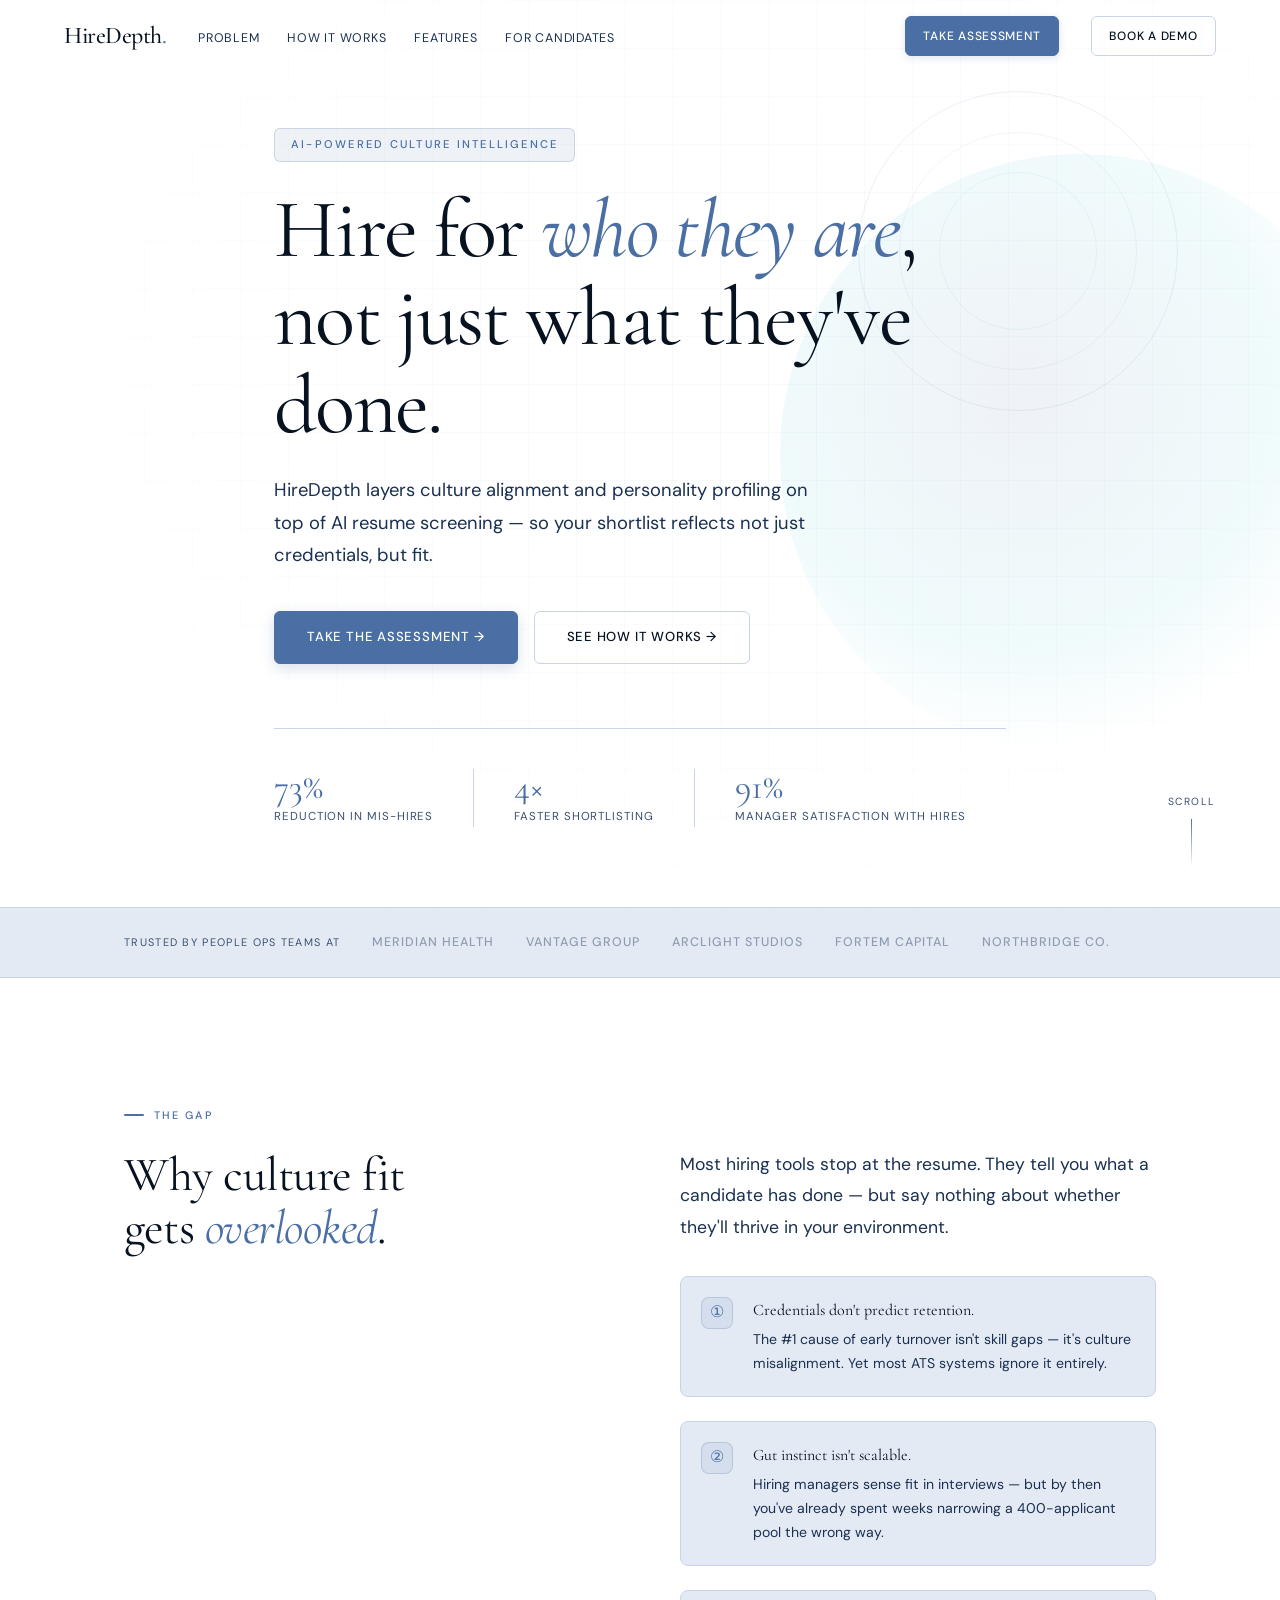
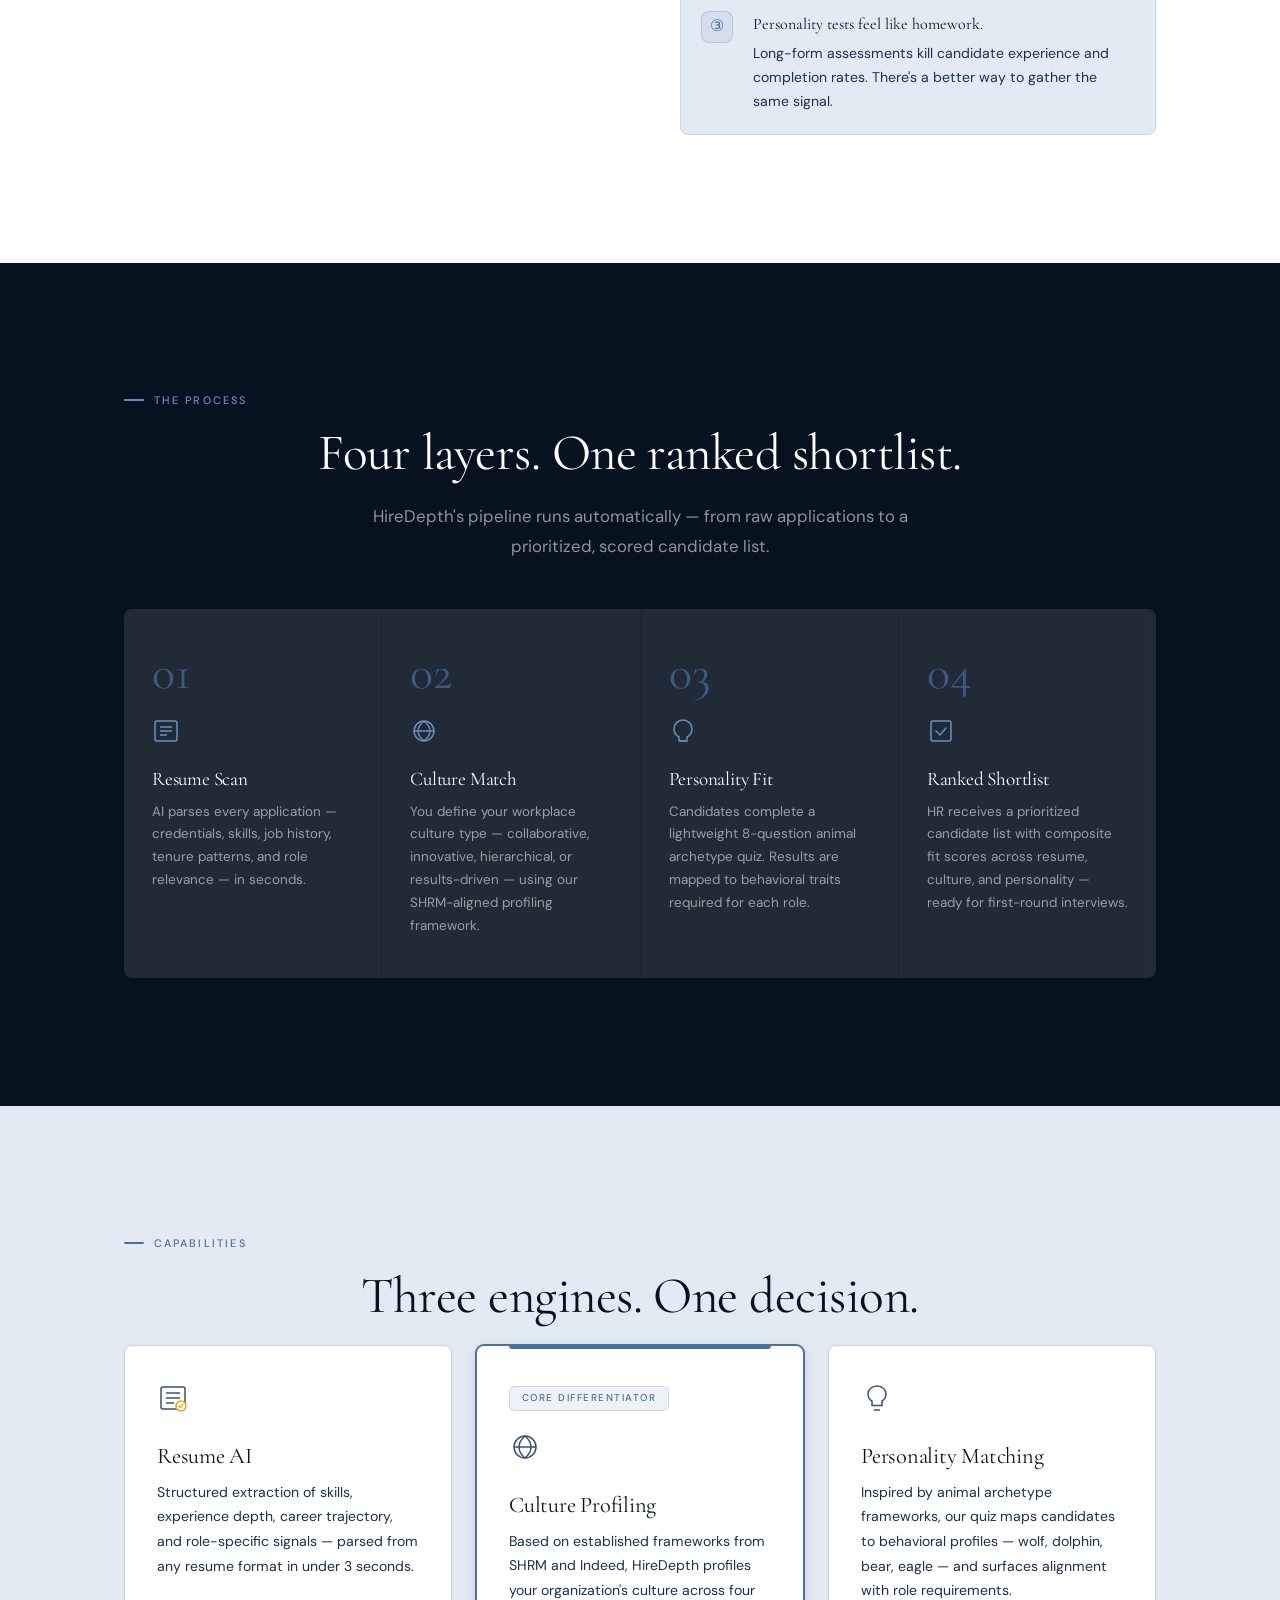
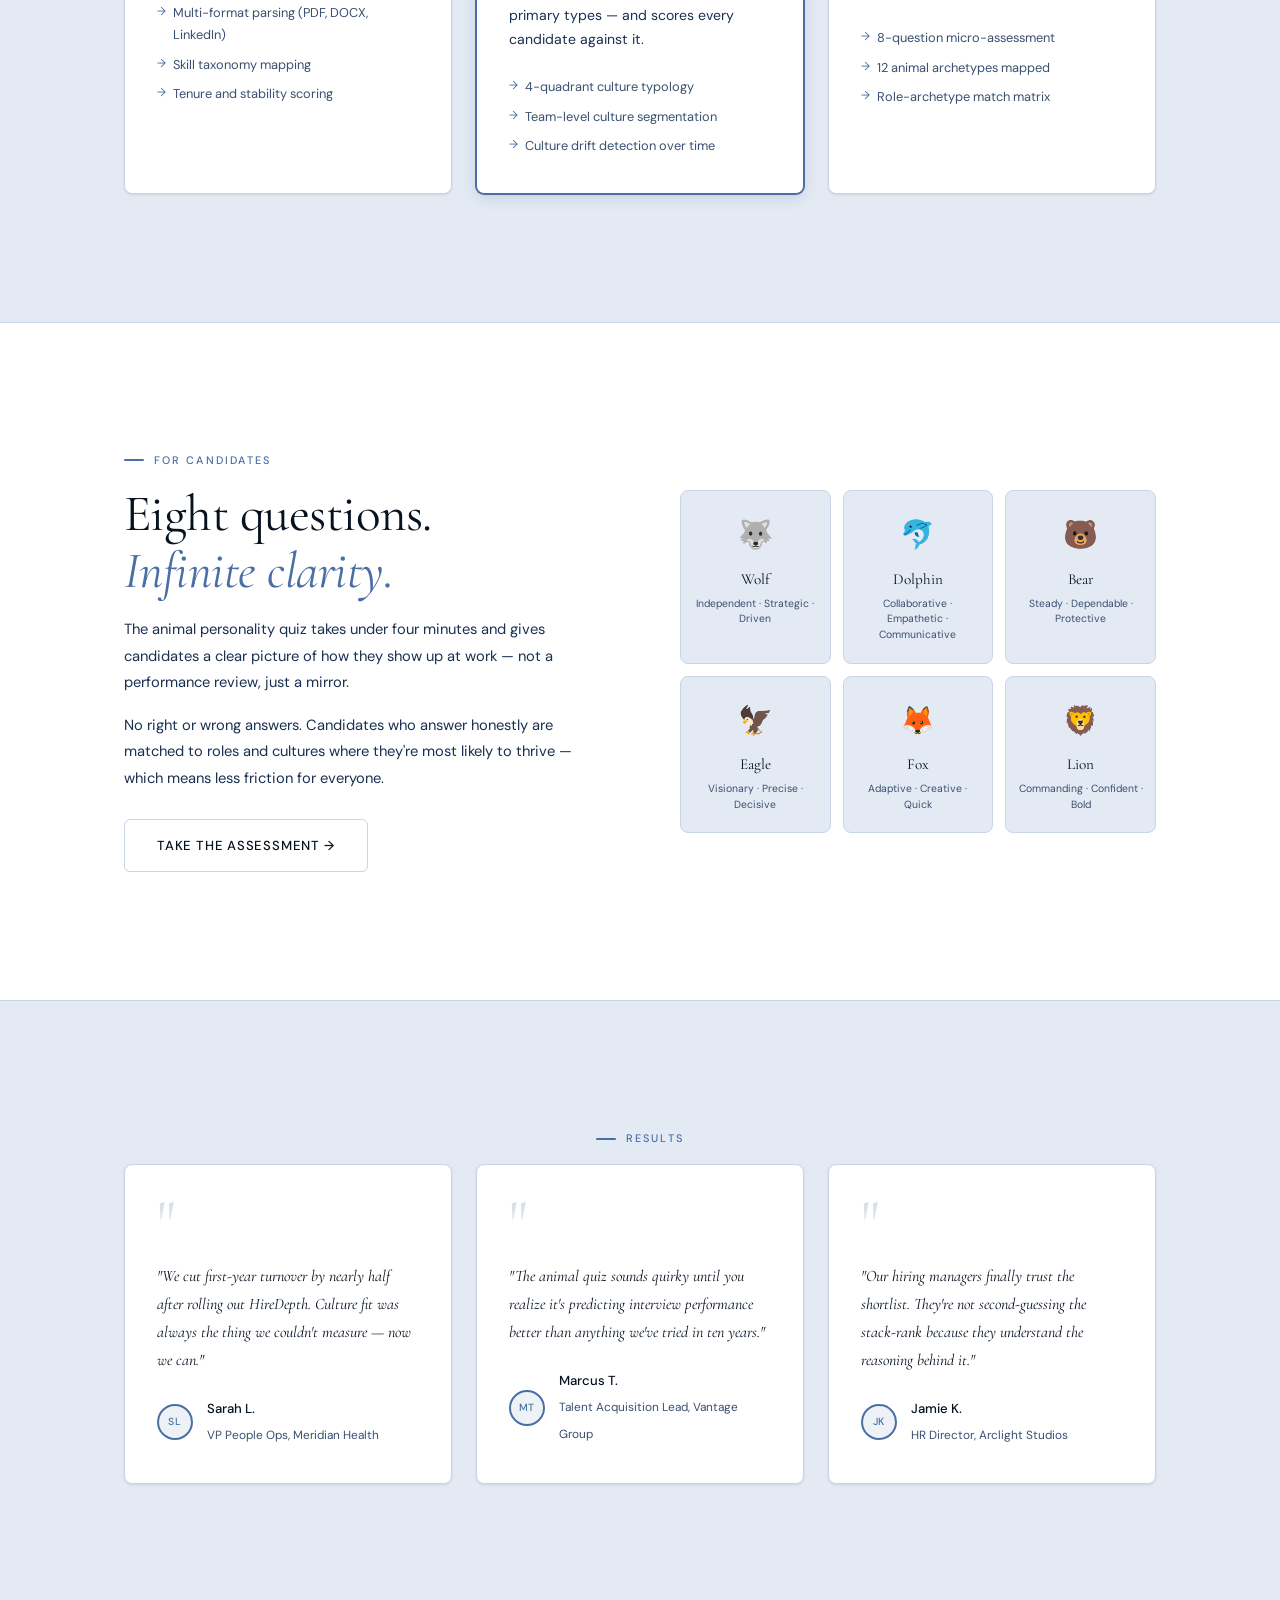
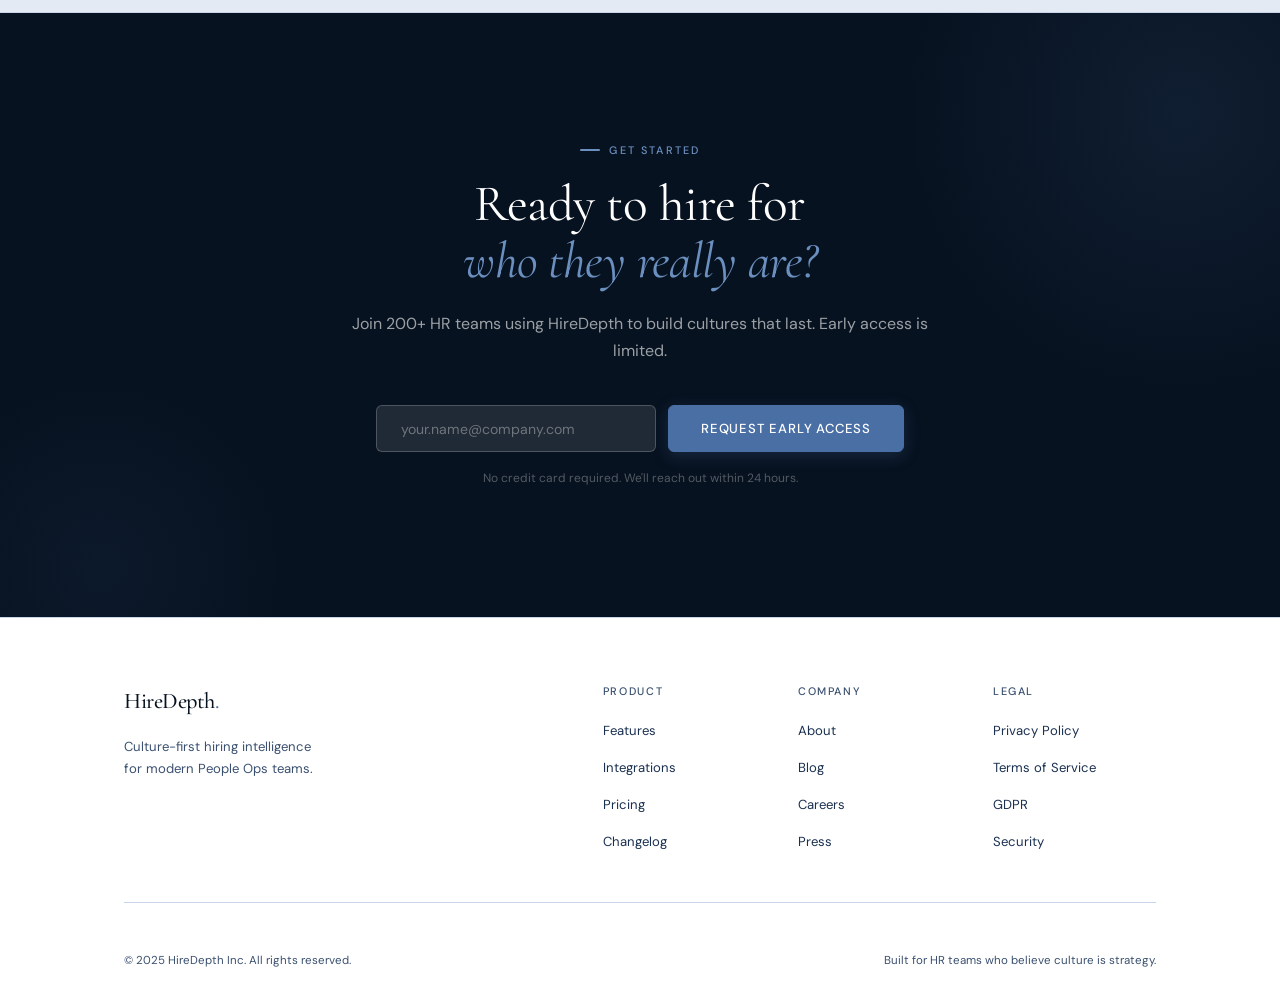
==== index.html @ 6f6264af "Add files via upload" ====
<!DOCTYPE html>
<html lang="en">
<head>
  <meta charset="UTF-8" />
  <meta name="viewport" content="width=device-width, initial-scale=1.0" />
  <title>HireDepth — Hire for Who They Are</title>
  <link rel="preconnect" href="https://fonts.googleapis.com" />
  <link rel="preconnect" href="https://fonts.gstatic.com" crossorigin />
  <link href="https://fonts.googleapis.com/css2?family=Cormorant+Garamond:ital,wght@0,300;0,400;0,500;0,600;1,300;1,400&family=DM+Sans:wght@300;400;500&display=swap" rel="stylesheet" />
  <link rel="stylesheet" href="styles.css" />
</head>
<body>

  <!-- NAV -->
  <nav class="nav" id="nav">
    <div class="nav-inner">
      <a href="#" class="logo">HireDepth<span class="logo-dot">.</span></a>
      <ul class="nav-links">
        <li><a href="#problem">Problem</a></li>
        <li><a href="#workflow">How It Works</a></li>
        <li><a href="#features">Features</a></li>
        <li><a href="#candidates">For Candidates</a></li>
      </ul>
      <a href="assessment.html" class="btn btn-nav btn-nav-assess">Take Assessment</a>
      <a href="#cta" class="btn btn-nav">Book a Demo</a>
      <button class="hamburger" id="hamburger" aria-label="Menu">
        <span></span><span></span><span></span>
      </button>
    </div>
  </nav>

  <!-- MOBILE MENU -->
  <div class="mobile-menu" id="mobile-menu">
    <ul>
      <li><a href="#problem">Problem</a></li>
      <li><a href="#workflow">How It Works</a></li>
      <li><a href="#features">Features</a></li>
      <li><a href="#candidates">For Candidates</a></li>
      <li><a href="assessment.html" class="btn btn-nav btn-nav-assess">Take Assessment</a>
      <a href="#cta" class="btn btn-nav">Book a Demo</a></li>
    </ul>
  </div>

  <!-- HERO -->
  <section class="hero" id="hero">
    <div class="hero-bg-grid"></div>
    <div class="hero-accent-ring"></div>
    <div class="hero-blob"></div>
    <div class="container">
      <div class="hero-eyebrow reveal">AI-Powered Culture Intelligence</div>
      <h1 class="hero-headline reveal reveal-delay-1">
        Hire for <em>who they are</em>,<br/>not just what they've done.
      </h1>
      <p class="hero-sub reveal reveal-delay-2">
        HireDepth layers culture alignment and personality profiling on top of AI resume screening — so your shortlist reflects not just credentials, but fit.
      </p>
      <div class="hero-cta reveal reveal-delay-3">
        <a href="assessment.html" class="btn btn-primary">Take the Assessment →</a>
        <a href="#workflow" class="btn btn-ghost">See How It Works →</a>
      </div>
      <div class="hero-stat-bar reveal reveal-delay-4">
        <div class="stat">
          <span class="stat-num">73%</span>
          <span class="stat-label">Reduction in mis-hires</span>
        </div>
        <div class="stat-divider"></div>
        <div class="stat">
          <span class="stat-num">4×</span>
          <span class="stat-label">Faster shortlisting</span>
        </div>
        <div class="stat-divider"></div>
        <div class="stat">
          <span class="stat-num">91%</span>
          <span class="stat-label">Manager satisfaction with hires</span>
        </div>
      </div>
    </div>
    <div class="hero-scroll-indicator">
      <span>Scroll</span>
      <div class="scroll-line"></div>
    </div>
  </section>

  <!-- TRUST BAR -->
  <section class="trust-bar">
    <div class="container">
      <p class="trust-label">Trusted by People Ops teams at</p>
      <div class="logos">
        <div class="logo-placeholder">Meridian Health</div>
        <div class="logo-placeholder">Vantage Group</div>
        <div class="logo-placeholder">Arclight Studios</div>
        <div class="logo-placeholder">Fortem Capital</div>
        <div class="logo-placeholder">NorthBridge Co.</div>
      </div>
    </div>
  </section>

  <!-- PROBLEM SECTION -->
  <section class="problem section-pad" id="problem">
    <div class="container">
      <div class="section-label reveal">The Gap</div>
      <div class="problem-grid">
        <div class="problem-left reveal">
          <h2 class="section-headline">
            Why culture fit<br/>gets <em>overlooked</em>.
          </h2>
        </div>
        <div class="problem-right reveal reveal-delay-1">
          <p class="problem-lead">
            Most hiring tools stop at the resume. They tell you what a candidate has done — but say nothing about whether they'll thrive in your environment.
          </p>
          <div class="problem-points">
            <div class="problem-point">
              <div class="point-icon">①</div>
              <div>
                <strong>Credentials don't predict retention.</strong>
                <p>The #1 cause of early turnover isn't skill gaps — it's culture misalignment. Yet most ATS systems ignore it entirely.</p>
              </div>
            </div>
            <div class="problem-point">
              <div class="point-icon">②</div>
              <div>
                <strong>Gut instinct isn't scalable.</strong>
                <p>Hiring managers sense fit in interviews — but by then you've already spent weeks narrowing a 400-applicant pool the wrong way.</p>
              </div>
            </div>
            <div class="problem-point">
              <div class="point-icon">③</div>
              <div>
                <strong>Personality tests feel like homework.</strong>
                <p>Long-form assessments kill candidate experience and completion rates. There's a better way to gather the same signal.</p>
              </div>
            </div>
          </div>
        </div>
      </div>
    </div>
  </section>

  <!-- WORKFLOW SECTION -->
  <section class="workflow section-pad" style="" id="workflow">
    <div class="container">
      <div class="section-label reveal">The Process</div>
      <h2 class="section-headline centered reveal">
        Four layers. One ranked shortlist.
      </h2>
      <p class="section-sub centered reveal reveal-delay-1">
        HireDepth's pipeline runs automatically — from raw applications to a prioritized, scored candidate list.
      </p>

      <div class="steps">
        <div class="step reveal">
          <div class="step-num">01</div>
          <div class="step-icon">
            <svg width="28" height="28" viewBox="0 0 28 28" fill="none"><rect x="3" y="4" width="22" height="20" rx="2" stroke="currentColor" stroke-width="1.5"/><line x1="8" y1="10" x2="20" y2="10" stroke="currentColor" stroke-width="1.5"/><line x1="8" y1="14" x2="20" y2="14" stroke="currentColor" stroke-width="1.5"/><line x1="8" y1="18" x2="15" y2="18" stroke="currentColor" stroke-width="1.5"/></svg>
          </div>
          <h3>Resume Scan</h3>
          <p>AI parses every application — credentials, skills, job history, tenure patterns, and role relevance — in seconds.</p>
          <div class="step-line"></div>
        </div>

        <div class="step reveal reveal-delay-1">
          <div class="step-num">02</div>
          <div class="step-icon">
            <svg width="28" height="28" viewBox="0 0 28 28" fill="none"><circle cx="14" cy="14" r="10" stroke="currentColor" stroke-width="1.5"/><path d="M14 4C14 4 8 9 8 14s6 10 6 10" stroke="currentColor" stroke-width="1.5"/><path d="M14 4c0 0 6 5 6 10s-6 10-6 10" stroke="currentColor" stroke-width="1.5"/><line x1="4" y1="14" x2="24" y2="14" stroke="currentColor" stroke-width="1.5"/></svg>
          </div>
          <h3>Culture Match</h3>
          <p>You define your workplace culture type — collaborative, innovative, hierarchical, or results-driven — using our SHRM-aligned profiling framework.</p>
          <div class="step-line"></div>
        </div>

        <div class="step reveal reveal-delay-2">
          <div class="step-num">03</div>
          <div class="step-icon">
            <svg width="28" height="28" viewBox="0 0 28 28" fill="none"><path d="M14 3C9 3 5 7 5 12c0 3.5 2 6.5 5 8v4h8v-4c3-1.5 5-4.5 5-8 0-5-4-9-9-9z" stroke="currentColor" stroke-width="1.5"/><line x1="11" y1="24" x2="17" y2="24" stroke="currentColor" stroke-width="1.5"/></svg>
          </div>
          <h3>Personality Fit</h3>
          <p>Candidates complete a lightweight 8-question animal archetype quiz. Results are mapped to behavioral traits required for each role.</p>
          <div class="step-line"></div>
        </div>

        <div class="step reveal reveal-delay-3">
          <div class="step-num">04</div>
          <div class="step-icon">
            <svg width="28" height="28" viewBox="0 0 28 28" fill="none"><rect x="4" y="4" width="20" height="20" rx="2" stroke="currentColor" stroke-width="1.5"/><path d="M9 14l4 4 6-7" stroke="currentColor" stroke-width="1.5" stroke-linecap="round"/></svg>
          </div>
          <h3>Ranked Shortlist</h3>
          <p>HR receives a prioritized candidate list with composite fit scores across resume, culture, and personality — ready for first-round interviews.</p>
        </div>
      </div>
    </div>
  </section>

  <!-- FEATURES -->
  <section class="features section-pad" id="features">
    <div class="container">
      <div class="section-label reveal">Capabilities</div>
      <h2 class="section-headline centered reveal">
        Three engines. One decision.
      </h2>
      <div class="feature-cards">

        <div class="feature-card reveal">
          <div class="card-accent"></div>
          <div class="card-icon">
            <svg width="32" height="32" viewBox="0 0 32 32" fill="none"><rect x="4" y="5" width="24" height="22" rx="2" stroke="currentColor" stroke-width="1.5"/><line x1="9" y1="11" x2="23" y2="11" stroke="currentColor" stroke-width="1.5"/><line x1="9" y1="16" x2="23" y2="16" stroke="currentColor" stroke-width="1.5"/><line x1="9" y1="21" x2="17" y2="21" stroke="currentColor" stroke-width="1.5"/><circle cx="24" cy="24" r="5" fill="var(--bg)" stroke="var(--gold)" stroke-width="1.5"/><path d="M22 24l1.5 1.5L26 22" stroke="var(--gold)" stroke-width="1.2" stroke-linecap="round"/></svg>
          </div>
          <h3>Resume AI</h3>
          <p>Structured extraction of skills, experience depth, career trajectory, and role-specific signals — parsed from any resume format in under 3 seconds.</p>
          <ul class="card-features">
            <li>Multi-format parsing (PDF, DOCX, LinkedIn)</li>
            <li>Skill taxonomy mapping</li>
            <li>Tenure and stability scoring</li>
          </ul>
        </div>

        <div class="feature-card reveal reveal-delay-1 card-featured">
          <div class="card-accent"></div>
          <div class="card-tag">Core Differentiator</div>
          <div class="card-icon">
            <svg width="32" height="32" viewBox="0 0 32 32" fill="none"><circle cx="16" cy="16" r="11" stroke="currentColor" stroke-width="1.5"/><path d="M16 5C16 5 10 10 10 16s6 11 6 11" stroke="currentColor" stroke-width="1.5"/><path d="M16 5c0 0 6 5 6 11s-6 11-6 11" stroke="currentColor" stroke-width="1.5"/><line x1="5" y1="16" x2="27" y2="16" stroke="currentColor" stroke-width="1.5"/></svg>
          </div>
          <h3>Culture Profiling</h3>
          <p>Based on established frameworks from SHRM and Indeed, HireDepth profiles your organization's culture across four primary types — and scores every candidate against it.</p>
          <ul class="card-features">
            <li>4-quadrant culture typology</li>
            <li>Team-level culture segmentation</li>
            <li>Culture drift detection over time</li>
          </ul>
        </div>

        <div class="feature-card reveal reveal-delay-2">
          <div class="card-accent"></div>
          <div class="card-icon">
            <svg width="32" height="32" viewBox="0 0 32 32" fill="none"><path d="M16 4c-5 0-9 3.5-9 8 0 3 1.5 5.5 4 7v4.5h10V19c2.5-1.5 4-4 4-7 0-4.5-4-8-9-8z" stroke="currentColor" stroke-width="1.5"/><line x1="13" y1="28" x2="19" y2="28" stroke="currentColor" stroke-width="1.5"/></svg>
          </div>
          <h3>Personality Matching</h3>
          <p>Inspired by animal archetype frameworks, our quiz maps candidates to behavioral profiles — wolf, dolphin, bear, eagle — and surfaces alignment with role requirements.</p>
          <ul class="card-features">
            <li>8-question micro-assessment</li>
            <li>12 animal archetypes mapped</li>
            <li>Role-archetype match matrix</li>
          </ul>
        </div>

      </div>
    </div>
  </section>

  <!-- CANDIDATES SECTION -->
  <section class="candidates section-pad" id="candidates">
    <div class="container">
      <div class="candidates-inner">
        <div class="candidates-text reveal">
          <div class="section-label">For Candidates</div>
          <h2 class="section-headline">
            Eight questions.<br/><em>Infinite clarity.</em>
          </h2>
          <p>
            The animal personality quiz takes under four minutes and gives candidates a clear picture of how they show up at work — not a performance review, just a mirror.
          </p>
          <p>
            No right or wrong answers. Candidates who answer honestly are matched to roles and cultures where they're most likely to thrive — which means less friction for everyone.
          </p>
          <a href="assessment.html" class="btn btn-ghost">Take the Assessment →</a>
        </div>
        <div class="animals-grid reveal reveal-delay-1">
          <div class="animal-card">
            <div class="animal-emoji">🐺</div>
            <div class="animal-name">Wolf</div>
            <div class="animal-trait">Independent · Strategic · Driven</div>
          </div>
          <div class="animal-card">
            <div class="animal-emoji">🐬</div>
            <div class="animal-name">Dolphin</div>
            <div class="animal-trait">Collaborative · Empathetic · Communicative</div>
          </div>
          <div class="animal-card">
            <div class="animal-emoji">🐻</div>
            <div class="animal-name">Bear</div>
            <div class="animal-trait">Steady · Dependable · Protective</div>
          </div>
          <div class="animal-card">
            <div class="animal-emoji">🦅</div>
            <div class="animal-name">Eagle</div>
            <div class="animal-trait">Visionary · Precise · Decisive</div>
          </div>
          <div class="animal-card">
            <div class="animal-emoji">🦊</div>
            <div class="animal-name">Fox</div>
            <div class="animal-trait">Adaptive · Creative · Quick</div>
          </div>
          <div class="animal-card">
            <div class="animal-emoji">🦁</div>
            <div class="animal-name">Lion</div>
            <div class="animal-trait">Commanding · Confident · Bold</div>
          </div>
        </div>
      </div>
    </div>
  </section>

  <!-- SOCIAL PROOF -->
  <section class="proof section-pad">
    <div class="container">
      <div class="section-label reveal centered">Results</div>
      <div class="proof-grid">
        <div class="proof-card reveal">
          <div class="quote-mark">"</div>
          <p>"We cut first-year turnover by nearly half after rolling out HireDepth. Culture fit was always the thing we couldn't measure — now we can."</p>
          <div class="quote-author">
            <div class="author-avatar">SL</div>
            <div>
              <strong>Sarah L.</strong>
              <span>VP People Ops, Meridian Health</span>
            </div>
          </div>
        </div>
        <div class="proof-card reveal reveal-delay-1">
          <div class="quote-mark">"</div>
          <p>"The animal quiz sounds quirky until you realize it's predicting interview performance better than anything we've tried in ten years."</p>
          <div class="quote-author">
            <div class="author-avatar">MT</div>
            <div>
              <strong>Marcus T.</strong>
              <span>Talent Acquisition Lead, Vantage Group</span>
            </div>
          </div>
        </div>
        <div class="proof-card reveal reveal-delay-2">
          <div class="quote-mark">"</div>
          <p>"Our hiring managers finally trust the shortlist. They're not second-guessing the stack-rank because they understand the reasoning behind it."</p>
          <div class="quote-author">
            <div class="author-avatar">JK</div>
            <div>
              <strong>Jamie K.</strong>
              <span>HR Director, Arclight Studios</span>
            </div>
          </div>
        </div>
      </div>
    </div>
  </section>

  <!-- FINAL CTA -->
  <section class="cta-section section-pad" id="cta">
    <div class="container">
      <div class="cta-inner reveal">
        <div class="section-label centered">Get Started</div>
        <h2 class="section-headline centered">
          Ready to hire for<br/><em>who they really are?</em>
        </h2>
        <p class="cta-sub">
          Join 200+ HR teams using HireDepth to build cultures that last. Early access is limited.
        </p>
        <form class="cta-form" id="cta-form">
          <input type="email" placeholder="your.name@company.com" class="cta-input" required />
          <button type="submit" class="btn btn-primary">Request Early Access</button>
        </form>
        <p class="cta-fine">No credit card required. We'll reach out within 24 hours.</p>
      </div>
    </div>
  </section>

  <!-- FOOTER -->
  <footer class="footer">
    <div class="container">
      <div class="footer-inner">
        <div class="footer-brand">
          <a href="#" class="logo">HireDepth<span class="logo-dot">.</span></a>
          <p>Culture-first hiring intelligence<br/>for modern People Ops teams.</p>
        </div>
        <div class="footer-links">
          <div class="footer-col">
            <h4>Product</h4>
            <ul>
              <li><a href="#">Features</a></li>
              <li><a href="#">Integrations</a></li>
              <li><a href="#">Pricing</a></li>
              <li><a href="#">Changelog</a></li>
            </ul>
          </div>
          <div class="footer-col">
            <h4>Company</h4>
            <ul>
              <li><a href="#">About</a></li>
              <li><a href="#">Blog</a></li>
              <li><a href="#">Careers</a></li>
              <li><a href="#">Press</a></li>
            </ul>
          </div>
          <div class="footer-col">
            <h4>Legal</h4>
            <ul>
              <li><a href="#">Privacy Policy</a></li>
              <li><a href="#">Terms of Service</a></li>
              <li><a href="#">GDPR</a></li>
              <li><a href="#">Security</a></li>
            </ul>
          </div>
        </div>
      </div>
      <div class="footer-bottom">
        <p>© 2025 HireDepth Inc. All rights reserved.</p>
        <p>Built for HR teams who believe culture is strategy.</p>
      </div>
    </div>
  </footer>

  <script src="main.js"></script>
</body>
</html>
---- styles.css ----
/* =============================================
   HIREDEPTH — STYLES.CSS
   Professional · Energetic · White + Navy + Electric Teal
   Cormorant Garamond + DM Sans
   ============================================= */

*, *::before, *::after { box-sizing: border-box; margin: 0; padding: 0; }

:root {
  --bg:          #FFFFFF;
  --bg-2:        #E4EAF4;
  --bg-3:        #CDD8EE;
  --navy:        #071220;
  --navy-mid:    #122850;
  --slate:       #4A6FA5;
  --slate-light: #6B8FBF;
  --slate-dim:   rgba(74,111,165,0.09);
  --slate-glow:  rgba(74,111,165,0.15);
  --gold:        #F0A500;
  --gold-dim:    rgba(240,165,0,0.12);
  --text:        #071220;
  --text-muted:  #1A3050;
  --text-faint:  #3A5070;
  --border:      #C8D4E8;
  --border-slate:rgba(74,111,165,0.22);
  --serif:       'Cormorant Garamond', Georgia, serif;
  --sans:        'DM Sans', system-ui, sans-serif;
  --radius:      8px;
  --max-w:       1160px;
  --pad:         clamp(1.5rem, 5vw, 4rem);
  --shadow-sm:   0 1px 3px rgba(15,31,61,0.08), 0 1px 2px rgba(15,31,61,0.04);
  --shadow-md:   0 4px 16px rgba(15,31,61,0.1), 0 2px 6px rgba(15,31,61,0.06);
  --shadow-lg:   0 12px 40px rgba(15,31,61,0.14), 0 4px 12px rgba(15,31,61,0.08);
}

html { scroll-behavior: smooth; font-size: 16px; }
body {
  background: var(--bg);
  color: var(--text);
  font-family: var(--sans);
  font-weight: 400;
  line-height: 1.7;
  overflow-x: hidden;
}

h1, h2, h3 { font-family: var(--serif); font-weight: 400; line-height: 1.12; letter-spacing: -0.01em; }
em { font-style: italic; color: var(--slate); }
a { color: inherit; text-decoration: none; }
ul { list-style: none; }

.container { max-width: var(--max-w); margin: 0 auto; padding: 0 var(--pad); }
.section-pad { padding: clamp(5rem, 10vw, 8rem) 0; }

.section-label {
  font-size: 0.68rem; font-weight: 500;
  letter-spacing: 0.2em; text-transform: uppercase;
  color: var(--slate); margin-bottom: 1rem;
  display: flex; align-items: center; gap: 0.6rem;
}
.section-label::before {
  content: ''; display: inline-block;
  width: 20px; height: 2px; background: var(--slate);
  border-radius: 2px;
}
.section-label.centered { justify-content: center; }

.section-headline {
  font-size: clamp(2rem, 4vw, 3.2rem);
  font-weight: 400; color: var(--navy); margin-bottom: 1.25rem;
}
.section-headline.centered { text-align: center; }
.section-sub { font-weight: 400;
  font-size: 1.05rem; color: var(--text-muted);
  max-width: 580px; margin-bottom: 3rem; line-height: 1.75;
}
.section-sub.centered { margin: 0 auto 3rem; text-align: center; }

/* ── REVEAL ── */
.reveal { opacity: 0; transform: translateY(24px); transition: opacity 0.6s ease, transform 0.6s ease; }
.reveal.visible { opacity: 1; transform: none; }
.reveal-delay-1 { transition-delay: 0.1s; }
.reveal-delay-2 { transition-delay: 0.2s; }
.reveal-delay-3 { transition-delay: 0.3s; }
.reveal-delay-4 { transition-delay: 0.4s; }

/* ── BUTTONS ── */
.btn {
  display: inline-flex; align-items: center; gap: 0.4rem;
  font-family: var(--sans); font-size: 0.82rem; font-weight: 500;
  letter-spacing: 0.06em; text-transform: uppercase;
  padding: 0.9rem 2rem; border-radius: 6px;
  border: 1.5px solid transparent; cursor: pointer;
  transition: all 0.2s ease; white-space: nowrap;
}
.btn-primary {
  background: var(--slate); color: #fff; border-color: var(--slate);
  box-shadow: 0 4px 14px rgba(74,111,165,0.22);
}
.btn-primary:hover {
  background: var(--slate-light); border-color: var(--slate-light);
  transform: translateY(-2px); box-shadow: 0 8px 24px rgba(74,111,165,0.25);
}
.btn-ghost {
  background: transparent; color: var(--navy);
  border-color: var(--border);
}
.btn-ghost:hover {
  border-color: var(--slate); color: var(--slate);
  background: var(--slate-dim);
}
.btn-navy {
  background: var(--navy); color: #fff; border-color: var(--navy);
  box-shadow: var(--shadow-md);
}
.btn-navy:hover {
  background: var(--navy-mid); border-color: var(--navy-mid);
  transform: translateY(-2px); box-shadow: var(--shadow-lg);
}
.btn-nav {
  background: transparent; color: var(--navy);
  border-color: var(--border); font-size: 0.75rem; padding: 0.55rem 1.1rem;
}
.btn-nav:hover { border-color: var(--slate); color: var(--slate); background: var(--slate-dim); }
.btn-nav-assess {
  background: var(--slate); color: #fff; border-color: var(--slate);
  font-size: 0.75rem; padding: 0.55rem 1.1rem;
  box-shadow: 0 2px 8px rgba(74,111,165,0.18);
}
.btn-nav-assess:hover {
  background: var(--slate-light); border-color: var(--slate-light);
  box-shadow: 0 4px 14px rgba(74,111,165,0.25);
}

/* ── NAV ── */
.nav {
  position: fixed; top: 0; left: 0; right: 0; z-index: 1000;
  padding: 1rem var(--pad);
  transition: all 0.3s ease;
}
.nav.scrolled {
  background: rgba(255,255,255,0.96); backdrop-filter: blur(20px);
  border-bottom: 1px solid var(--border); box-shadow: var(--shadow-sm);
}
.nav-inner { max-width: var(--max-w); margin: 0 auto; display: flex; align-items: center; gap: 2rem; }
.logo { font-family: var(--serif); font-size: 1.5rem; font-weight: 500; color: var(--navy); flex-shrink: 0; letter-spacing: -0.02em; }
.logo-dot { color: var(--slate); }
.nav-links { display: flex; gap: 1.75rem; flex: 1; }
.nav-links a { font-size: 0.78rem; letter-spacing: 0.06em; text-transform: uppercase; color: var(--text-muted); transition: color 0.2s; font-weight: 400; }
.nav-links a:hover { color: var(--navy); }
.hamburger { display: none; flex-direction: column; gap: 5px; background: none; border: none; cursor: pointer; padding: 4px; margin-left: auto; }
.hamburger span { display: block; width: 22px; height: 2px; background: var(--navy); border-radius: 2px; transition: all 0.25s; }
.mobile-menu { display: none; position: fixed; top: 0; left: 0; right: 0; bottom: 0; background: #fff; z-index: 999; align-items: center; justify-content: center; flex-direction: column; }
.mobile-menu.open { display: flex; }
.mobile-menu ul { display: flex; flex-direction: column; gap: 2rem; text-align: center; }
.mobile-menu ul a { font-family: var(--serif); font-size: 2rem; color: var(--navy); }

/* ── HERO ── */
.hero {
  position: relative; min-height: 100vh;
  display: flex; align-items: center;
  padding: 8rem var(--pad) 5rem; overflow: hidden;
  background: #FFFFFF;
}

.hero-bg-grid {
  position: absolute; inset: 0;
  background-image:
    linear-gradient(rgba(74,111,165,0.04) 1px, transparent 1px),
    linear-gradient(90deg, rgba(74,111,165,0.04) 1px, transparent 1px);
  background-size: 48px 48px;
  mask-image: radial-gradient(ellipse 70% 70% at 60% 40%, black 20%, transparent 100%);
}

.hero-blob {
  position: absolute; right: -100px; top: 50%;
  transform: translateY(-50%);
  width: 600px; height: 600px;
  background: radial-gradient(circle at 40% 40%, rgba(74,111,165,0.09) 0%, rgba(0,180,198,0.06) 50%, transparent 70%);
  border-radius: 50%; pointer-events: none;
  animation: blobPulse 6s ease-in-out infinite;
}
@keyframes blobPulse {
  0%,100% { transform: translateY(-50%) scale(1); opacity: 1; }
  50% { transform: translateY(-52%) scale(1.04); opacity: 0.8; }
}

.hero-accent-ring {
  position: absolute; top: 10%; right: 8%;
  width: 320px; height: 320px; border-radius: 50%;
  border: 1.5px solid rgba(74,111,165,0.1);
  pointer-events: none;
}
.hero-accent-ring::before {
  content: ''; position: absolute; inset: 40px;
  border-radius: 50%; border: 1.5px solid rgba(74,111,165,0.08);
}
.hero-accent-ring::after {
  content: ''; position: absolute; inset: 80px;
  border-radius: 50%; border: 1.5px solid rgba(0,153,168,0.07);
}

.hero .container { position: relative; z-index: 1; max-width: 860px; }

.hero-eyebrow {
  font-size: 0.7rem; font-weight: 500; letter-spacing: 0.2em;
  text-transform: uppercase; color: var(--slate); margin-bottom: 1.5rem;
  display: inline-flex; align-items: center; gap: 0.75rem;
  background: var(--slate-dim); padding: 0.4rem 1rem;
  border-radius: 6px; border: 1px solid var(--border-slate);
}

.hero-headline {
  font-size: clamp(3rem, 6.5vw, 5.8rem); font-weight: 400;
  line-height: 1.06; margin-bottom: 1.5rem;
  letter-spacing: -0.02em; color: var(--navy);
}
.hero-headline strong { font-weight: 500; }

.hero-sub { font-weight: 400;
  font-size: 1.15rem; color: var(--text-muted);
  max-width: 540px; margin-bottom: 2.5rem; line-height: 1.75;
}
.hero-cta { display: flex; gap: 1rem; flex-wrap: wrap; margin-bottom: 4rem; }

.hero-stat-bar {
  display: flex; gap: 0; align-items: stretch;
  padding-top: 2.5rem; border-top: 1px solid var(--border);
  flex-wrap: wrap;
}
.stat {
  display: flex; flex-direction: column; gap: 0.2rem;
  padding-right: 2.5rem; margin-right: 2.5rem;
  border-right: 1px solid var(--border);
}
.stat:last-child { border-right: none; padding-right: 0; margin-right: 0; }
.stat-num {
  font-family: var(--serif); font-size: 2.2rem;
  font-weight: 400; color: var(--slate); line-height: 1;
}
.stat-label {
  font-size: 0.72rem; letter-spacing: 0.08em;
  text-transform: uppercase; color: var(--text-faint);
}
.stat-divider { display: none; }

.hero-scroll-indicator {
  position: absolute; bottom: 2.5rem; right: var(--pad);
  display: flex; flex-direction: column; align-items: center; gap: 0.5rem;
  color: var(--text-faint); font-size: 0.65rem;
  letter-spacing: 0.15em; text-transform: uppercase;
}
.scroll-line {
  width: 1px; height: 48px;
  background: linear-gradient(to bottom, var(--slate), transparent);
  animation: scrollPulse 1.8s ease-in-out infinite;
}
@keyframes scrollPulse { 0%,100%{opacity:0.5;} 50%{opacity:1;} }

/* ── TRUST BAR ── */
.trust-bar {
  padding: 1.5rem 0;
  border-top: 1px solid var(--border);
  border-bottom: 1px solid var(--border);
  background: var(--bg-2);
}
.trust-bar .container { display: flex; align-items: center; gap: 2rem; flex-wrap: wrap; }
.trust-label { font-size: 0.68rem; letter-spacing: 0.12em; text-transform: uppercase; color: var(--text-faint); white-space: nowrap; flex-shrink: 0; }
.logos { display: flex; gap: 2rem; flex-wrap: wrap; align-items: center; }
.logo-placeholder { font-size: 0.78rem; font-weight: 500; letter-spacing: 0.08em; color: var(--text-faint); text-transform: uppercase; opacity: 0.5; transition: opacity 0.2s; cursor: default; }
.logo-placeholder:hover { opacity: 0.85; color: var(--navy); }

/* ── PROBLEM ── */
.problem { background: var(--bg); }
.problem-grid { display: grid; grid-template-columns: 1fr 1fr; gap: 5rem; align-items: start; margin-top: 1.5rem; }
.problem-left .section-headline { font-size: clamp(2rem, 4vw, 3rem); position: sticky; top: 6rem; }
.problem-lead { font-size: 1.1rem; color: var(--text-muted); margin-bottom: 2rem; line-height: 1.8; }
.problem-points { display: flex; flex-direction: column; gap: 1.5rem; }
.problem-point {
  display: flex; gap: 1.25rem; align-items: flex-start;
  padding: 1.25rem; border-radius: var(--radius);
  border: 1px solid var(--border);
  background: var(--bg-2);
  transition: all 0.25s ease;
}
.problem-point:hover { border-color: var(--border-slate); background: var(--slate-dim); box-shadow: var(--shadow-sm); }
.point-icon {
  width: 32px; height: 32px; border-radius: 8px;
  background: var(--slate-dim); border: 1px solid var(--border-slate);
  display: flex; align-items: center; justify-content: center;
  font-family: var(--serif); font-size: 1rem; color: var(--slate);
  flex-shrink: 0;
}
.problem-point strong { display: block; font-family: var(--serif); font-size: 1rem; font-weight: 400; color: var(--navy); margin-bottom: 0.25rem; }
.problem-point p { font-size: 0.88rem; color: var(--text-muted); line-height: 1.7; margin: 0; }

/* ── WORKFLOW ── */
.workflow { background: var(--navy); border-top: none; border-bottom: none; }
.workflow .section-label { color: var(--slate-light); }
.workflow .section-label::before { background: var(--slate-light); }
.workflow .section-headline { color: #fff; }
.workflow .section-sub { font-weight: 400; color: rgba(255,255,255,0.55); }

.steps { display: grid; grid-template-columns: repeat(4, 1fr); gap: 1px; background: rgba(255,255,255,0.08); margin-top: 1rem; border-radius: var(--radius); overflow: hidden; }
.step {
  padding: 2.5rem 1.75rem;
  background: rgba(255,255,255,0.03);
  position: relative; transition: background 0.3s;
}
.step:hover { background: rgba(74,111,165,0.09); }
.step-num {
  font-family: var(--serif); font-size: 3rem;
  font-weight: 400; color: var(--slate); line-height: 1;
  margin-bottom: 1.25rem; opacity: 0.7;
}
.step-icon { color: var(--slate-light); margin-bottom: 1rem; transition: transform 0.3s; }
.step:hover .step-icon { transform: translateY(-3px); }
.step h3 { font-family: var(--serif); font-size: 1.2rem; font-weight: 400; color: #fff; margin-bottom: 0.6rem; }
.step p { font-size: 0.84rem; color: rgba(255,255,255,0.55); line-height: 1.7; }

/* ── FEATURES ── */
.features { background: var(--bg-2); }
.feature-cards { display: grid; grid-template-columns: repeat(3, 1fr); gap: 1.5rem; margin-top: 1rem; }
.feature-card {
  background: #fff; padding: 2.25rem 2rem;
  border-radius: var(--radius); border: 1px solid var(--border);
  position: relative; transition: all 0.3s ease;
  box-shadow: var(--shadow-sm);
}
.feature-card:hover { border-color: var(--border-slate); box-shadow: var(--shadow-md); transform: translateY(-4px); }
.card-featured { border-color: var(--slate); box-shadow: 0 0 0 1px var(--slate), var(--shadow-md); }
.card-featured:hover { box-shadow: 0 0 0 1px var(--slate-light), var(--shadow-lg); transform: translateY(-4px); }
.card-accent { position: absolute; top: 0; left: 2rem; right: 2rem; height: 3px; background: transparent; border-radius: 0 0 3px 3px; transition: background 0.3s; }
.feature-card:hover .card-accent { background: linear-gradient(90deg, transparent, var(--slate), transparent); }
.card-featured .card-accent { background: var(--slate); }
.card-tag {
  font-size: 0.62rem; font-weight: 500; letter-spacing: 0.15em;
  text-transform: uppercase; color: var(--slate);
  background: var(--slate-dim); border: 1px solid var(--border-slate);
  border-radius: 6px; padding: 0.2rem 0.75rem;
  display: inline-block; margin-bottom: 1.25rem;
}
.card-icon { color: var(--text-faint); margin-bottom: 1.25rem; transition: color 0.25s; }
.feature-card:hover .card-icon { color: var(--slate); }
.feature-card h3 { font-family: var(--serif); font-size: 1.4rem; font-weight: 400; color: var(--navy); margin-bottom: 0.75rem; }
.feature-card > p { font-size: 0.88rem; color: var(--text-muted); line-height: 1.75; margin-bottom: 1.5rem; }
.card-features { display: flex; flex-direction: column; gap: 0.5rem; }
.card-features li { font-size: 0.8rem; color: var(--text-faint); padding-left: 1rem; position: relative; }
.card-features li::before { content: '→'; position: absolute; left: 0; color: var(--slate); font-size: 0.72rem; }

/* ── CANDIDATES ── */
.candidates { background: var(--bg); border-top: 1px solid var(--border); }
.candidates-inner { display: grid; grid-template-columns: 1fr 1fr; gap: 5rem; align-items: center; }
.candidates-text .section-headline { margin-bottom: 1rem; }
.candidates-text p { font-size: 0.92rem; color: var(--text-muted); margin-bottom: 1rem; line-height: 1.8; }
.candidates-text .btn { margin-top: 0.75rem; }
.animals-grid { display: grid; grid-template-columns: repeat(3, 1fr); gap: 0.75rem; }
.animal-card {
  background: var(--bg-2); border: 1px solid var(--border);
  border-radius: var(--radius); padding: 1.25rem 0.75rem;
  text-align: center; transition: all 0.25s ease; cursor: default;
}
.animal-card:hover {
  border-color: var(--slate); background: var(--slate-dim);
  transform: translateY(-3px); box-shadow: var(--shadow-md);
}
.animal-emoji { font-size: 1.75rem; margin-bottom: 0.5rem; }
.animal-name { font-family: var(--serif); font-size: 0.95rem; font-weight: 400; color: var(--navy); margin-bottom: 0.2rem; }
.animal-trait { font-size: 0.65rem; color: var(--text-faint); line-height: 1.5; }

/* ── PROOF ── */
.proof { background: var(--bg-2); border-top: 1px solid var(--border); border-bottom: 1px solid var(--border); }
.proof-grid { display: grid; grid-template-columns: repeat(3, 1fr); gap: 1.5rem; margin-top: 1rem; }
.proof-card {
  background: #fff; padding: 2.25rem 2rem;
  border-radius: var(--radius); border: 1px solid var(--border);
  box-shadow: var(--shadow-sm); transition: all 0.25s;
  position: relative;
}
.proof-card:hover { box-shadow: var(--shadow-md); transform: translateY(-3px); border-color: var(--border-slate); }
.proof-card::before {
  content: ''; position: absolute; top: 0; left: 2rem; right: 2rem;
  height: 3px; background: var(--slate); border-radius: 0 0 3px 3px;
  opacity: 0; transition: opacity 0.25s;
}
.proof-card:hover::before { opacity: 1; }
.quote-mark { font-family: var(--serif); font-size: 4rem; line-height: 0.7; color: var(--slate); opacity: 0.2; margin-bottom: 1rem; }
.proof-card > p { font-family: var(--serif); font-size: 1rem; font-weight: 400; color: var(--text); line-height: 1.75; margin-bottom: 1.5rem; font-style: italic; }
.quote-author { display: flex; align-items: center; gap: 0.9rem; }
.author-avatar {
  width: 36px; height: 36px; border-radius: 50%;
  background: var(--slate-dim); border: 2px solid var(--slate);
  display: flex; align-items: center; justify-content: center;
  font-size: 0.65rem; font-weight: 500; color: var(--slate);
  flex-shrink: 0; letter-spacing: 0.05em;
}
.quote-author strong { display: block; font-size: 0.82rem; font-weight: 500; color: var(--navy); }
.quote-author span { font-size: 0.74rem; color: var(--text-faint); }

/* ── CTA SECTION ── */
.cta-section {
  background: var(--navy);
  position: relative; overflow: hidden;
}
.cta-section::before {
  content: ''; position: absolute;
  top: -200px; right: -200px;
  width: 600px; height: 600px; border-radius: 50%;
  background: radial-gradient(circle, rgba(74,111,165,0.13) 0%, transparent 65%);
  pointer-events: none;
}
.cta-section::after {
  content: ''; position: absolute;
  bottom: -150px; left: -100px;
  width: 400px; height: 400px; border-radius: 50%;
  background: radial-gradient(circle, rgba(74,111,165,0.08) 0%, transparent 65%);
  pointer-events: none;
}
.cta-inner { text-align: center; position: relative; z-index: 1; max-width: 620px; margin: 0 auto; }
.cta-inner .section-label { color: var(--slate-light); justify-content: center; }
.cta-inner .section-label::before { background: var(--slate-light); }
.cta-inner .section-headline { color: #fff; }
.cta-inner em { color: var(--slate-light); }
.cta-sub { font-size: 1rem; color: rgba(255,255,255,0.6); margin-bottom: 2.5rem; }
.cta-form { display: flex; gap: 0.75rem; justify-content: center; flex-wrap: wrap; margin-bottom: 1rem; }
.cta-input {
  background: rgba(255,255,255,0.1); border: 1.5px solid rgba(255,255,255,0.2);
  border-radius: 6px; padding: 0.85rem 1.5rem;
  font-family: var(--sans); font-size: 0.88rem; color: #fff;
  width: 280px; max-width: 100%; outline: none; transition: border-color 0.2s;
}
.cta-input::placeholder { color: rgba(255,255,255,0.35); }
.cta-input:focus { border-color: var(--slate-light); }
.cta-section .btn-primary { background: var(--slate); border-color: var(--slate); box-shadow: 0 4px 16px rgba(74,111,165,0.25); }
.cta-section .btn-primary:hover { background: var(--slate-light); border-color: var(--slate-light); }
.cta-fine { font-size: 0.75rem; color: rgba(255,255,255,0.3); }

/* ── FOOTER ── */
.footer { background: var(--bg); border-top: 1px solid var(--border); padding: 4rem 0 2rem; }
.footer-inner { display: grid; grid-template-columns: 1.5fr 2fr; gap: 4rem; margin-bottom: 3rem; padding-bottom: 3rem; border-bottom: 1px solid var(--border); }
.footer-brand .logo { font-size: 1.4rem; display: block; margin-bottom: 1rem; }
.footer-brand p { font-size: 0.82rem; color: var(--text-faint); line-height: 1.7; }
.footer-links { display: grid; grid-template-columns: repeat(3, 1fr); gap: 2rem; }
.footer-col h4 { font-size: 0.68rem; font-weight: 500; letter-spacing: 0.15em; text-transform: uppercase; color: var(--text-faint); margin-bottom: 1rem; }
.footer-col ul { display: flex; flex-direction: column; gap: 0.6rem; }
.footer-col a { font-size: 0.82rem; color: var(--text-muted); transition: color 0.2s; }
.footer-col a:hover { color: var(--slate); }
.footer-bottom { display: flex; justify-content: space-between; align-items: center; flex-wrap: wrap; gap: 0.5rem; }
.footer-bottom p { font-size: 0.72rem; color: var(--text-faint); }

.form-success {
  text-align: center; padding: 1.5rem;
  background: var(--slate-dim); border: 1px solid var(--border-slate);
  border-radius: var(--radius); color: var(--slate); font-size: 0.9rem;
}

/* ── RESPONSIVE ── */
@media (max-width: 1024px) {
  .steps { grid-template-columns: repeat(2, 1fr); }
  .feature-cards { grid-template-columns: 1fr; }
  .proof-grid { grid-template-columns: 1fr; }
}
@media (max-width: 768px) {
  .nav-links { display: none; }
  .btn-nav { display: none; }
  .hamburger { display: flex; }
  .hero { padding-top: 7rem; }
  .hero-blob { opacity: 0.5; }
  .problem-grid { grid-template-columns: 1fr; gap: 2.5rem; }
  .problem-left .section-headline { position: static; }
  .steps { grid-template-columns: 1fr; }
  .candidates-inner { grid-template-columns: 1fr; gap: 3rem; }
  .animals-grid { grid-template-columns: repeat(3, 1fr); }
  .footer-inner { grid-template-columns: 1fr; gap: 2.5rem; }
  .footer-bottom { flex-direction: column; align-items: flex-start; }
  .hero-scroll-indicator { display: none; }
  .hero-stat-bar { gap: 1.5rem; }
  .stat { border-right: none; padding-right: 0; margin-right: 0; }
}
@media (max-width: 480px) {
  .animals-grid { grid-template-columns: repeat(2, 1fr); }
  .cta-form { flex-direction: column; align-items: stretch; }
  .cta-input { width: 100%; }
  .hero-cta { flex-direction: column; align-items: flex-start; }
  .hero-stat-bar { flex-direction: column; align-items: flex-start; }
  .trust-bar .container { flex-direction: column; align-items: flex-start; }
  .footer-links { grid-template-columns: repeat(2, 1fr); }
}
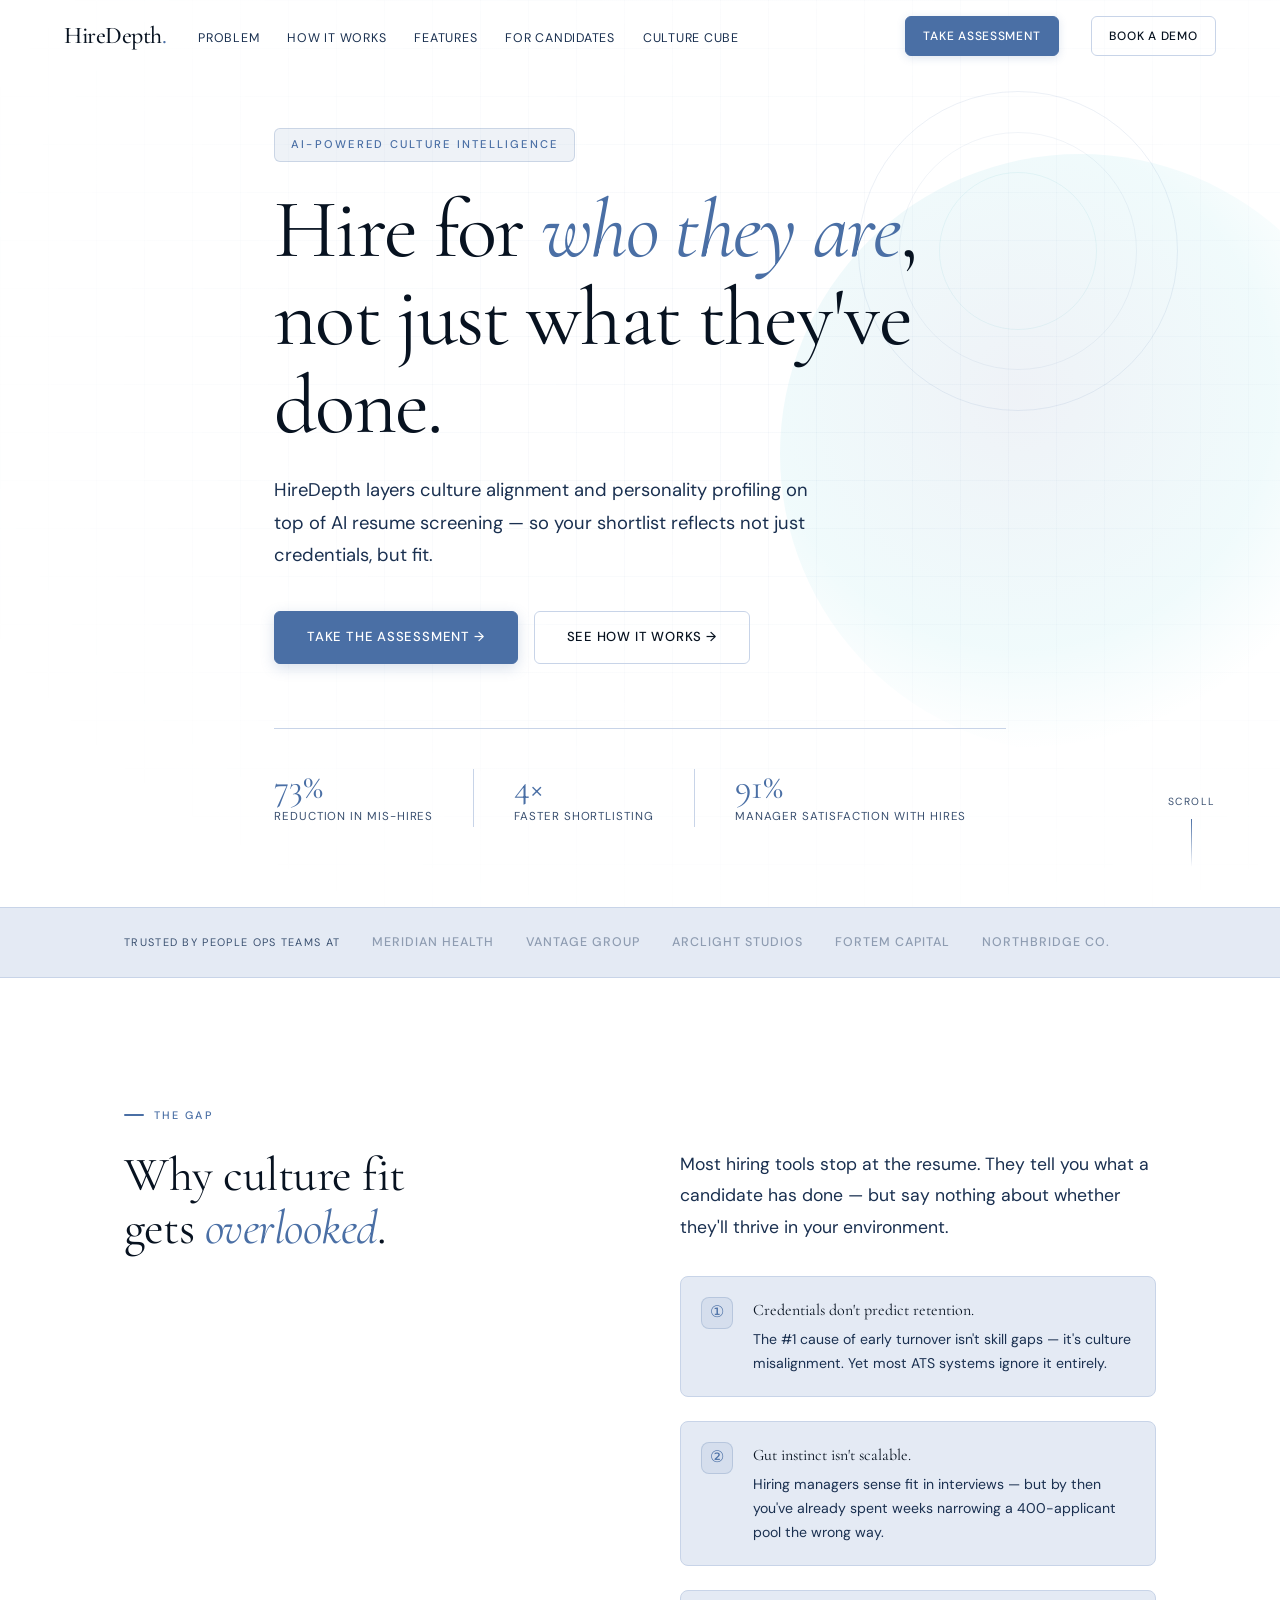
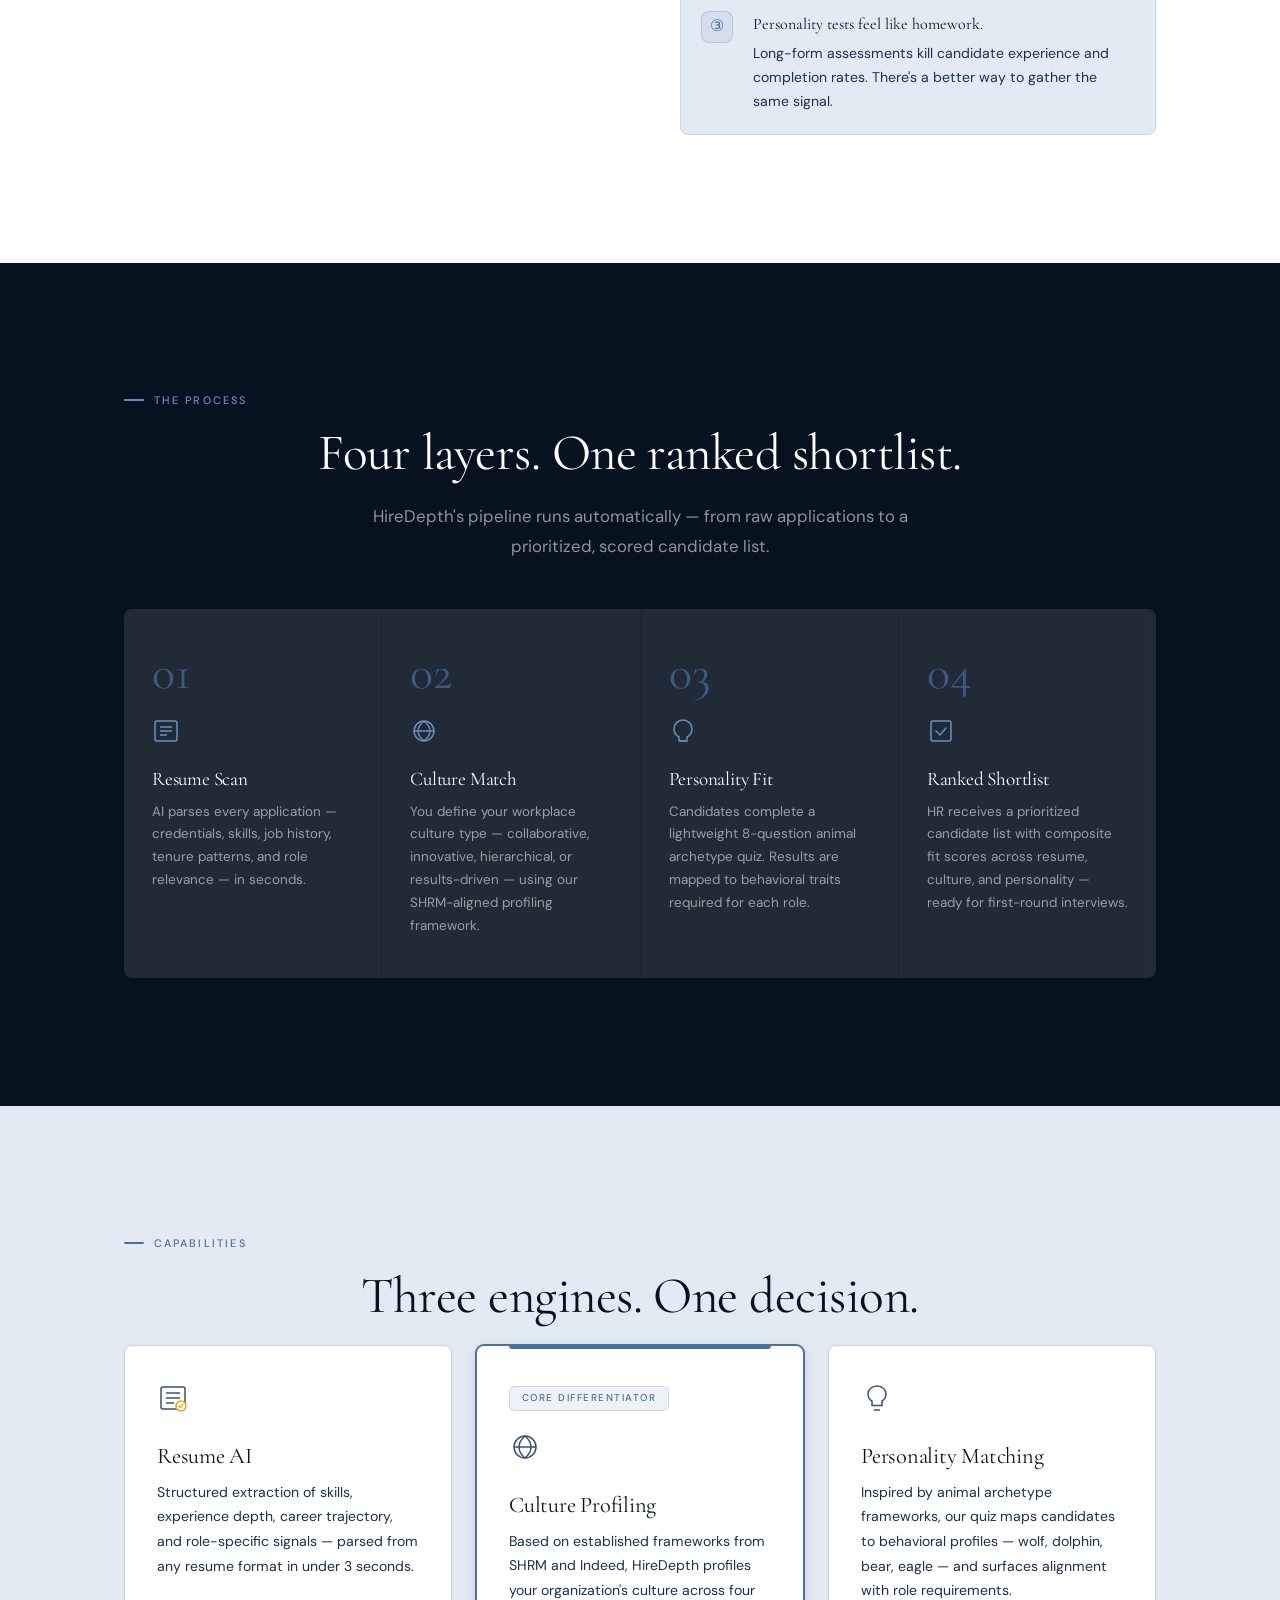
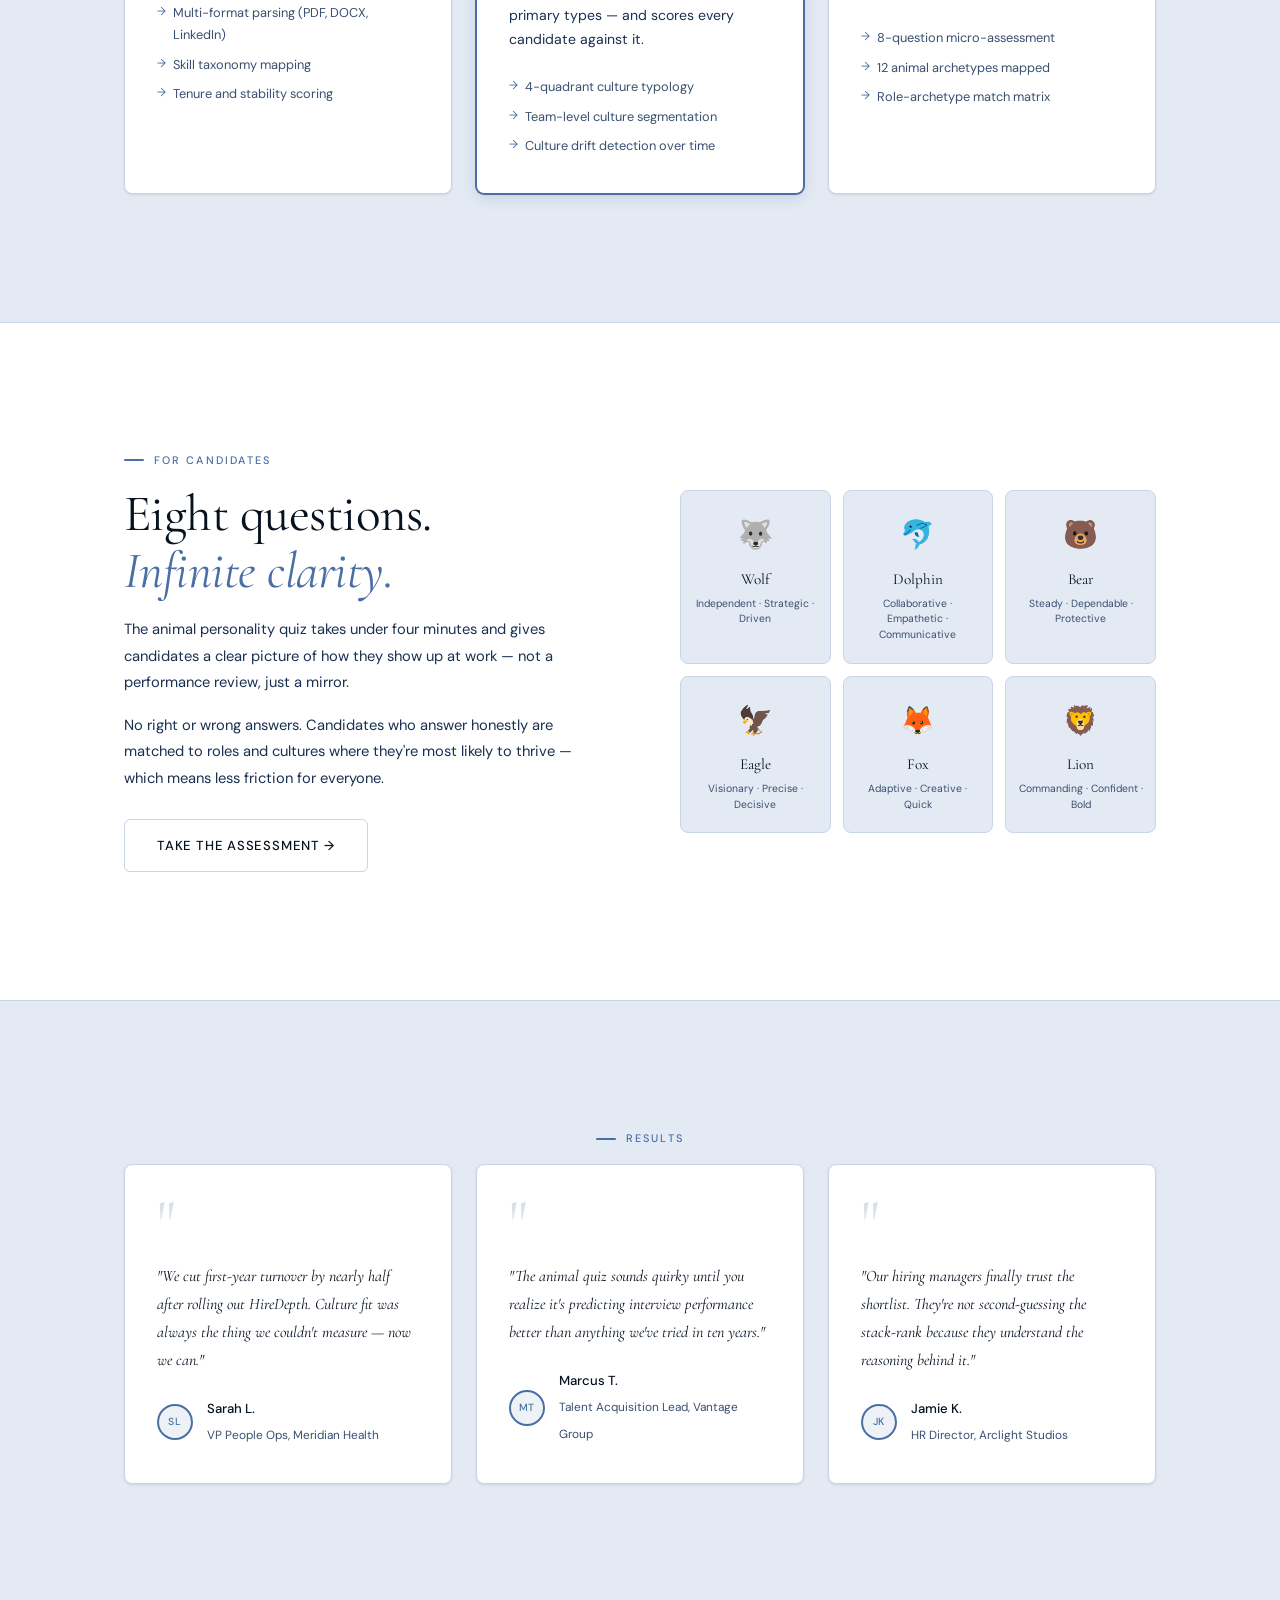
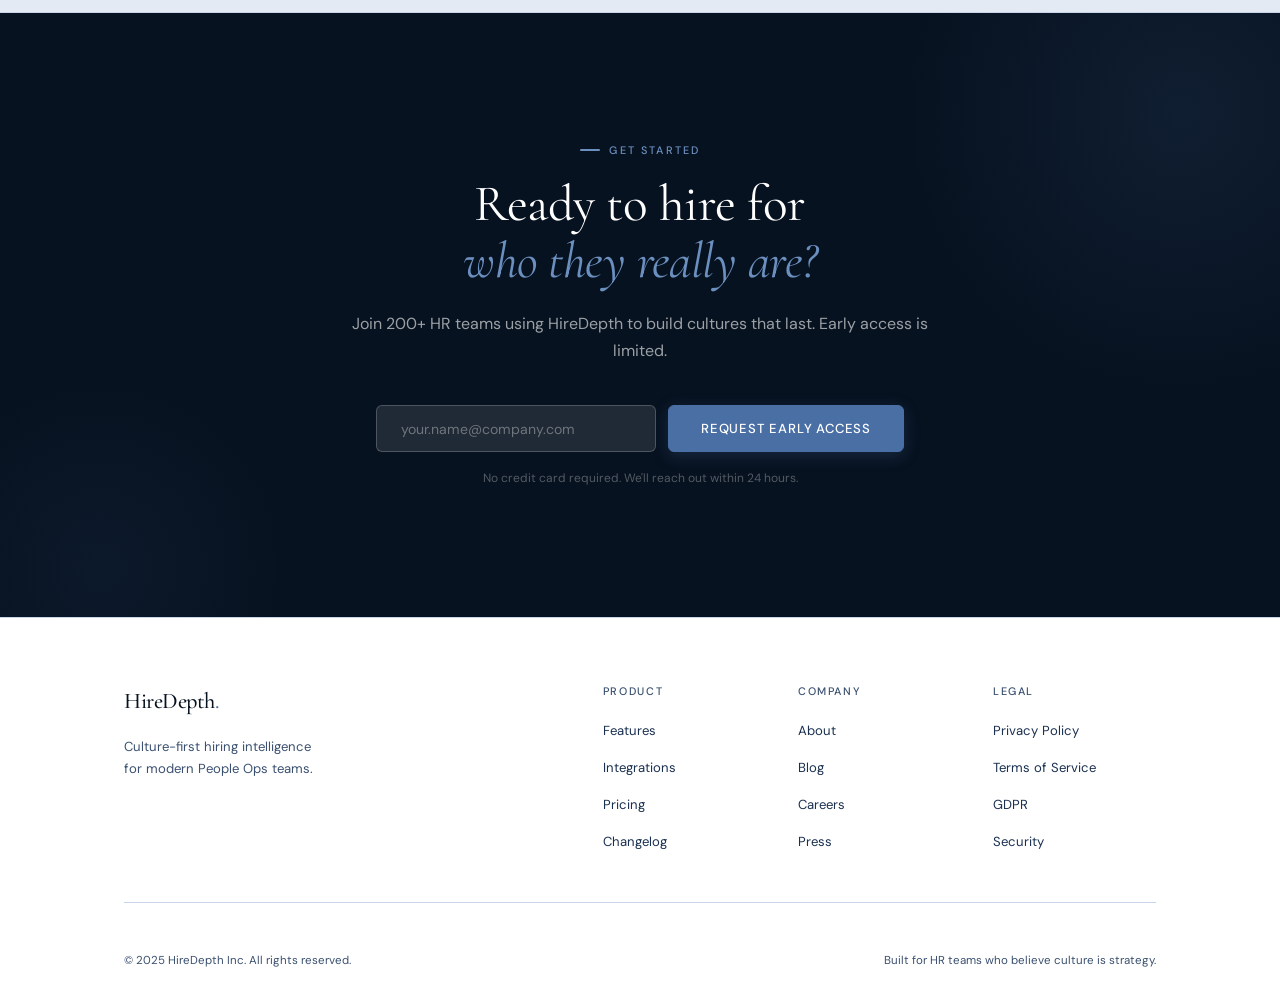
==== commit 102b4bb2: "Add files via upload" ====
--- a/index.html
+++ b/index.html
@@ -20,6 +20,7 @@
         <li><a href="#workflow">How It Works</a></li>
         <li><a href="#features">Features</a></li>
         <li><a href="#candidates">For Candidates</a></li>
+        <li><a href="culturecube.html">Culture Cube</a></li>
       </ul>
       <a href="assessment.html" class="btn btn-nav btn-nav-assess">Take Assessment</a>
       <a href="#cta" class="btn btn-nav">Book a Demo</a>
@@ -36,6 +37,7 @@
       <li><a href="#workflow">How It Works</a></li>
       <li><a href="#features">Features</a></li>
       <li><a href="#candidates">For Candidates</a></li>
+      <li><a href="culturecube.html">Culture Cube</a></li>
       <li><a href="assessment.html" class="btn btn-nav btn-nav-assess">Take Assessment</a>
       <a href="#cta" class="btn btn-nav">Book a Demo</a></li>
     </ul>
